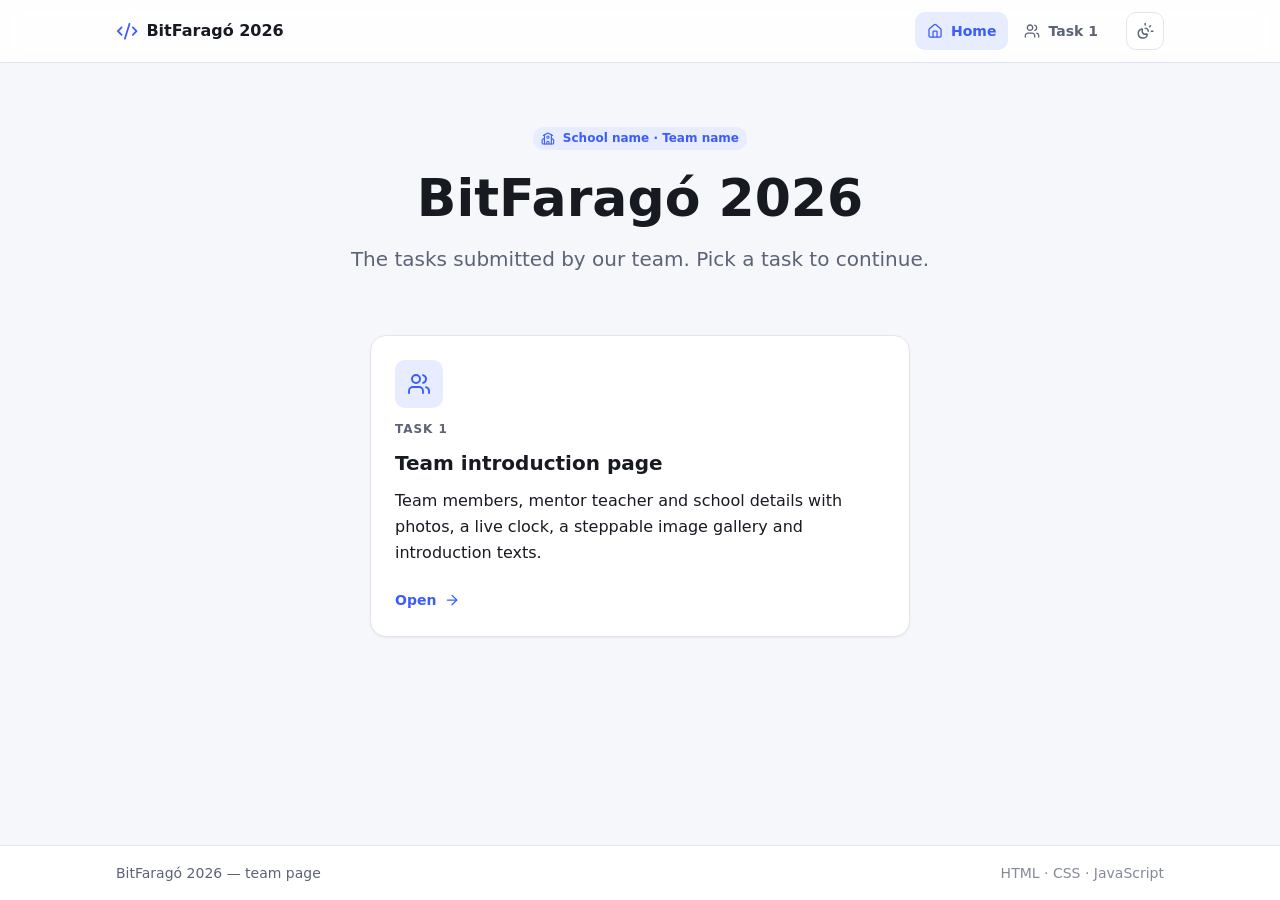
==== index.html @ e144d687 "feat(app): started the 1st page" ====
<!DOCTYPE html>
<html lang="en" data-theme="light">
<head>
  <meta charset="UTF-8">
  <meta name="viewport" content="width=device-width, initial-scale=1">
  <title>BitFaragó 2026 — Home</title>
  <meta name="description" content="Submitted tasks of the BitFaragó 2026 team.">

  <link rel="stylesheet" href="css/main.css">
  <link rel="stylesheet" href="css/pages/home.css">
</head>

<body data-page="home" data-base="">

  <header class="header" id="header"></header>

  <main class="main">
    <section class="hero container">
      <span class="badge badge--primary hero__badge">
        <i data-lucide="school"></i> School name · Team name
      </span>
      <h1 class="hero__title">BitFaragó 2026</h1>
      <p class="hero__subtitle">
        The tasks submitted by our team. Pick a task to continue.
      </p>
    </section>

    <section class="section container">
      <div class="grid grid--two tasks">

        <a class="card task-card" href="pages/team.html">
          <span class="task-card__icon"><i data-lucide="users" class="icon--lg"></i></span>
          <span class="task-card__number">Task 1</span>
          <h2 class="card__title">Team introduction page</h2>
          <p>
            Team members, mentor teacher and school details with photos,
            a live clock, a steppable image gallery and introduction texts.
          </p>
          <span class="task-card__footer">Open <i data-lucide="arrow-right"></i></span>
        </a>

      </div>
    </section>
  </main>

  <footer class="footer" id="footer"></footer>

  <script src="vendor/lucide.min.js"></script>
  <script src="js/core/app.js"></script>
  <script src="js/core/dom.js"></script>
  <script src="js/core/icons.js"></script>
  <script src="js/core/storage.js"></script>
  <script src="js/core/format.js"></script>
  <script src="js/components/theme.js"></script>
  <script src="js/components/layout.js"></script>
  <script src="js/boot.js"></script>
</body>
</html>
---- css/main.css ----
@import url("base/variables.css");
@import url("base/base.css");
@import url("base/icons.css");

@import url("layout/page.css");
@import url("layout/header.css");
@import url("layout/footer.css");

@import url("components/button.css");
@import url("components/card.css");
@import url("components/badge.css");
---- css/pages/home.css ----
.hero {
  padding-block: var(--space-6) var(--space-7);
  text-align: center;
}

.hero__title {
  font-size: clamp(2rem, 5vw, 3.25rem);
  margin-bottom: var(--space-3);
}

.hero__subtitle {
  max-width: 620px;
  margin-inline: auto;
  color: var(--color-text-muted);
  font-size: var(--size-lg);
}

.hero__badge {
  display: inline-flex;
  align-items: center;
  gap: var(--space-2);
  margin-bottom: var(--space-4);
}

.tasks {
  max-width: 540px;
  margin-inline: auto;
}
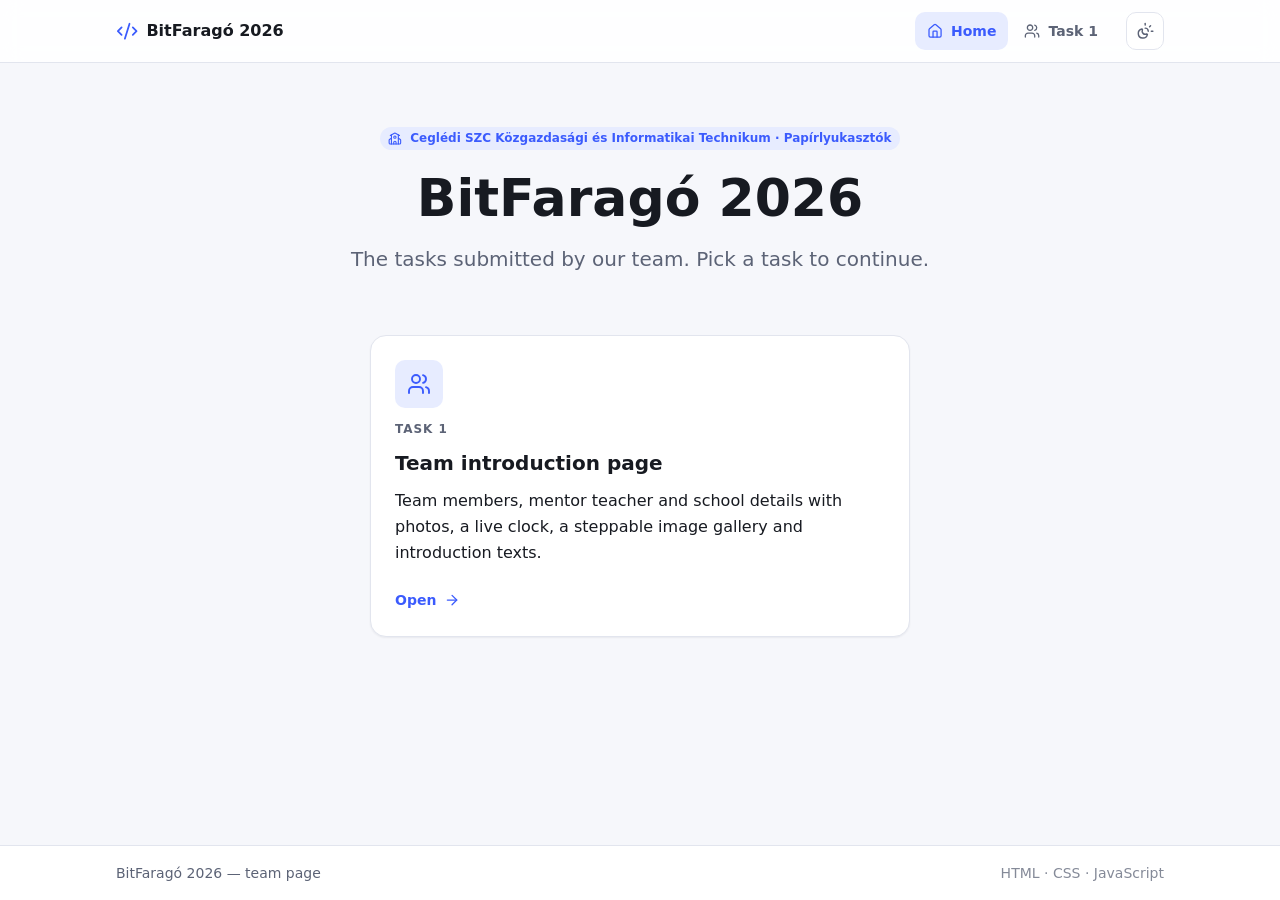
==== commit a0af879a: "added school/mentor teacher" ====
--- a/index.html
+++ b/index.html
@@ -1,58 +1,63 @@
-<!DOCTYPE html>
+<!doctype html>
 <html lang="en" data-theme="light">
-<head>
-  <meta charset="UTF-8">
-  <meta name="viewport" content="width=device-width, initial-scale=1">
-  <title>BitFaragó 2026 — Home</title>
-  <meta name="description" content="Submitted tasks of the BitFaragó 2026 team.">
+  <head>
+    <meta charset="UTF-8" />
+    <meta name="viewport" content="width=device-width, initial-scale=1" />
+    <title>BitFaragó 2026 — Home</title>
+    <meta
+      name="description"
+      content="Submitted tasks of the BitFaragó 2026 team."
+    />
 
-  <link rel="stylesheet" href="css/main.css">
-  <link rel="stylesheet" href="css/pages/home.css">
-</head>
+    <link rel="stylesheet" href="css/main.css" />
+    <link rel="stylesheet" href="css/pages/home.css" />
+  </head>
 
-<body data-page="home" data-base="">
+  <body data-page="home" data-base="">
+    <header class="header" id="header"></header>
 
-  <header class="header" id="header"></header>
+    <main class="main">
+      <section class="hero container">
+        <span class="badge badge--primary hero__badge">
+          <i data-lucide="school"></i> Ceglédi SZC Közgazdasági és Informatikai
+          Technikum · Papírlyukasztók
+        </span>
+        <h1 class="hero__title">BitFaragó 2026</h1>
+        <p class="hero__subtitle">
+          The tasks submitted by our team. Pick a task to continue.
+        </p>
+      </section>
 
-  <main class="main">
-    <section class="hero container">
-      <span class="badge badge--primary hero__badge">
-        <i data-lucide="school"></i> School name · Team name
-      </span>
-      <h1 class="hero__title">BitFaragó 2026</h1>
-      <p class="hero__subtitle">
-        The tasks submitted by our team. Pick a task to continue.
-      </p>
-    </section>
+      <section class="section container">
+        <div class="grid grid--two tasks">
+          <a class="card task-card" href="pages/team.html">
+            <span class="task-card__icon"
+              ><i data-lucide="users" class="icon--lg"></i
+            ></span>
+            <span class="task-card__number">Task 1</span>
+            <h2 class="card__title">Team introduction page</h2>
+            <p>
+              Team members, mentor teacher and school details with photos, a
+              live clock, a steppable image gallery and introduction texts.
+            </p>
+            <span class="task-card__footer"
+              >Open <i data-lucide="arrow-right"></i
+            ></span>
+          </a>
+        </div>
+      </section>
+    </main>
 
-    <section class="section container">
-      <div class="grid grid--two tasks">
+    <footer class="footer" id="footer"></footer>
 
-        <a class="card task-card" href="pages/team.html">
-          <span class="task-card__icon"><i data-lucide="users" class="icon--lg"></i></span>
-          <span class="task-card__number">Task 1</span>
-          <h2 class="card__title">Team introduction page</h2>
-          <p>
-            Team members, mentor teacher and school details with photos,
-            a live clock, a steppable image gallery and introduction texts.
-          </p>
-          <span class="task-card__footer">Open <i data-lucide="arrow-right"></i></span>
-        </a>
-
-      </div>
-    </section>
-  </main>
-
-  <footer class="footer" id="footer"></footer>
-
-  <script src="vendor/lucide.min.js"></script>
-  <script src="js/core/app.js"></script>
-  <script src="js/core/dom.js"></script>
-  <script src="js/core/icons.js"></script>
-  <script src="js/core/storage.js"></script>
-  <script src="js/core/format.js"></script>
-  <script src="js/components/theme.js"></script>
-  <script src="js/components/layout.js"></script>
-  <script src="js/boot.js"></script>
-</body>
+    <script src="vendor/lucide.min.js"></script>
+    <script src="js/core/app.js"></script>
+    <script src="js/core/dom.js"></script>
+    <script src="js/core/icons.js"></script>
+    <script src="js/core/storage.js"></script>
+    <script src="js/core/format.js"></script>
+    <script src="js/components/theme.js"></script>
+    <script src="js/components/layout.js"></script>
+    <script src="js/boot.js"></script>
+  </body>
 </html>
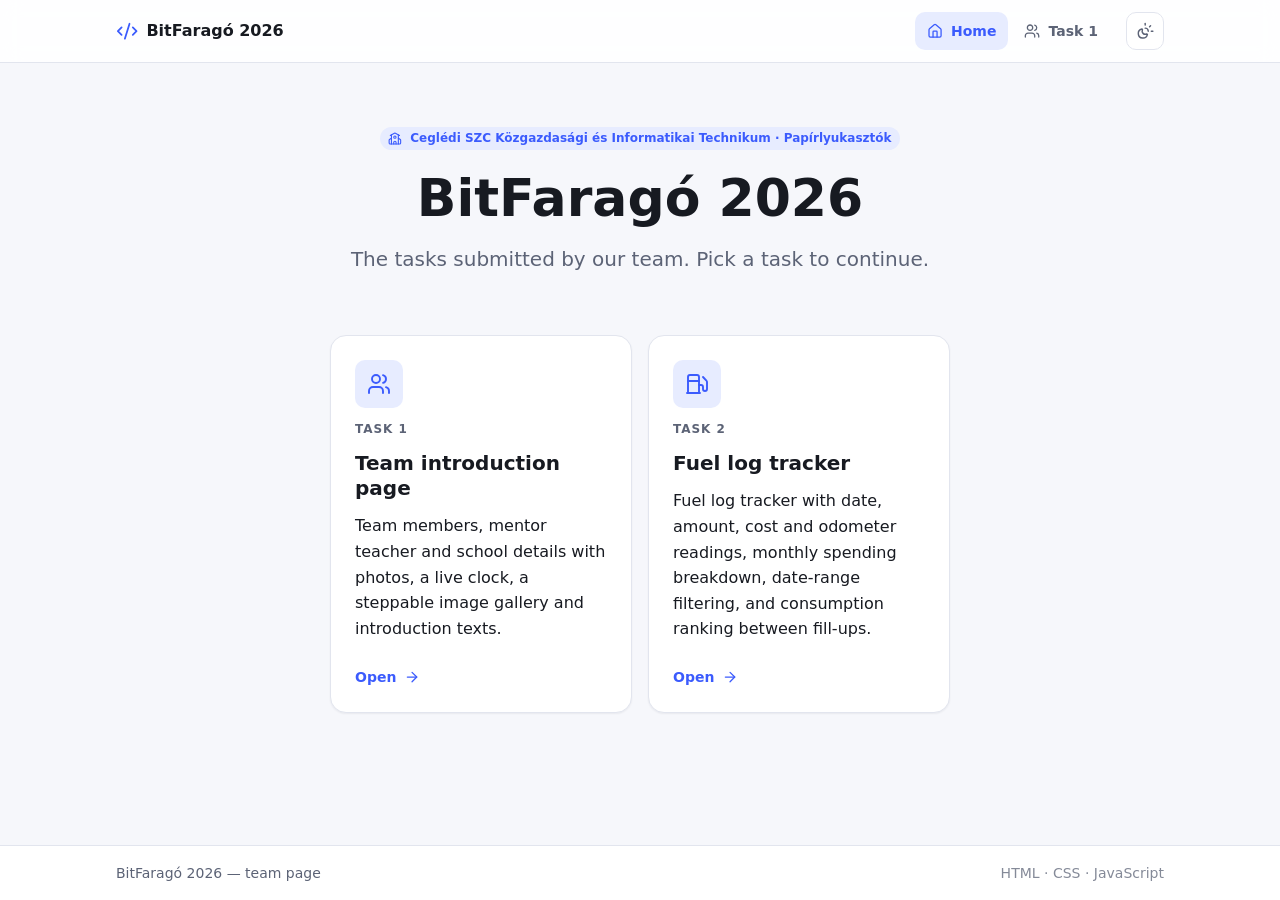
==== commit 7283ab5b: "started refuel page and some fixes" ====
--- a/index.html
+++ b/index.html
@@ -44,6 +44,22 @@
               >Open <i data-lucide="arrow-right"></i
             ></span>
           </a>
+
+          <a class="card task-card" href="pages/refuel.html">
+            <span class="task-card__icon"
+              ><i data-lucide="fuel" class="icon--lg"></i
+            ></span>
+            <span class="task-card__number">Task 2</span>
+            <h2 class="card__title">Fuel log tracker</h2>
+            <p>
+              Fuel log tracker with date, amount, cost and odometer readings,
+              monthly spending breakdown, date-range filtering, and consumption
+              ranking between fill-ups.
+            </p>
+            <span class="task-card__footer"
+              >Open <i data-lucide="arrow-right"></i
+            ></span>
+          </a>
         </div>
       </section>
     </main>
--- a/css/pages/home.css
+++ b/css/pages/home.css
@@ -23,6 +23,6 @@
 }
 
 .tasks {
-  max-width: 540px;
+  max-width: 620px;
   margin-inline: auto;
 }
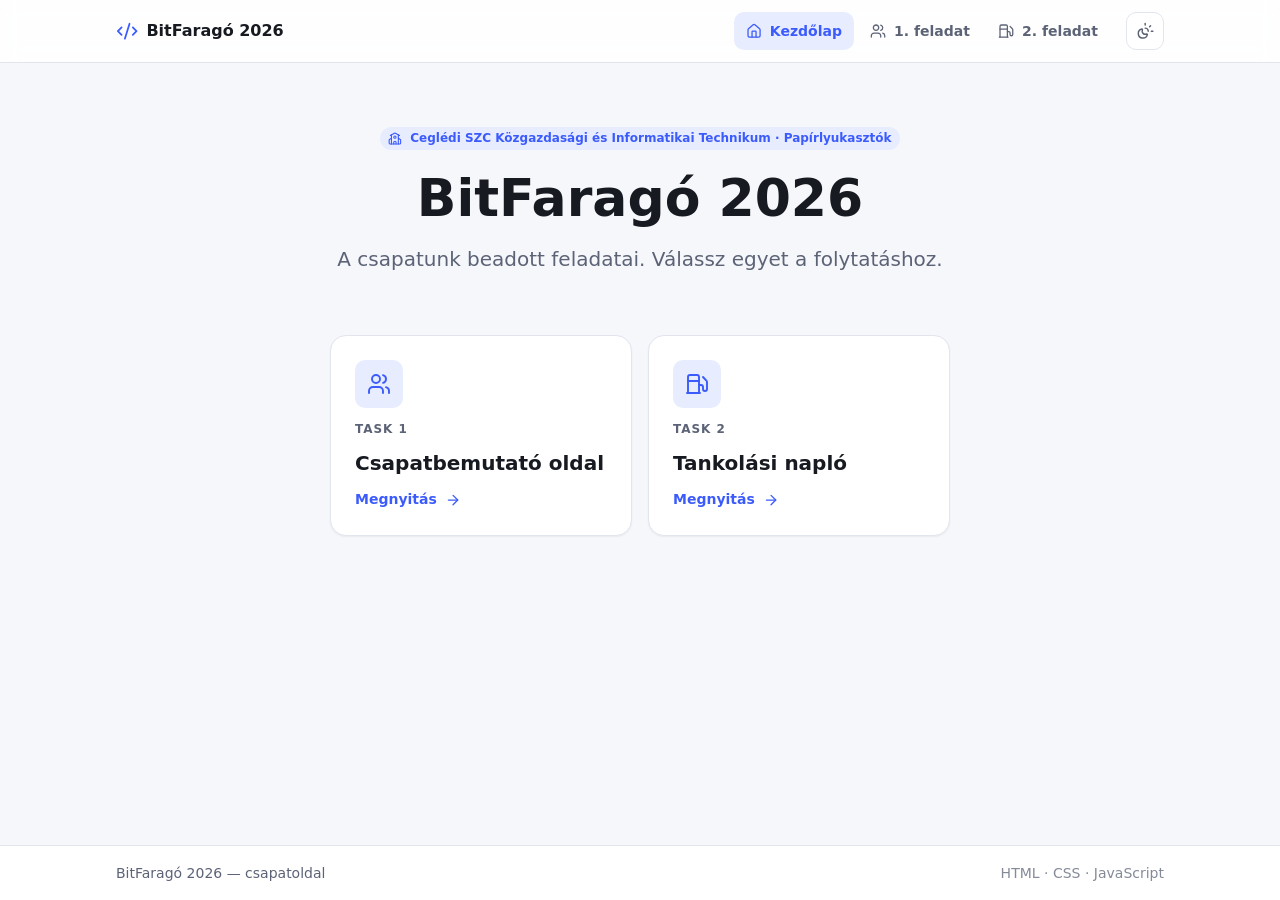
==== commit 707929f0: "fix(app): fixed theme issues and multiple logical issues @ refuel/2" ====
--- a/index.html
+++ b/index.html
@@ -1,12 +1,12 @@
 <!doctype html>
-<html lang="en" data-theme="light">
+<html lang="hu" data-theme="light">
   <head>
     <meta charset="UTF-8" />
     <meta name="viewport" content="width=device-width, initial-scale=1" />
-    <title>BitFaragó 2026 — Home</title>
+    <title>BitFaragó 2026 — Kezdőlap</title>
     <meta
       name="description"
-      content="Submitted tasks of the BitFaragó 2026 team."
+      content="A BitFaragó 2026 csapat beadott feladatai."
     />
 
     <link rel="stylesheet" href="css/main.css" />
@@ -24,7 +24,7 @@
         </span>
         <h1 class="hero__title">BitFaragó 2026</h1>
         <p class="hero__subtitle">
-          The tasks submitted by our team. Pick a task to continue.
+          A csapatunk beadott feladatai. Válassz egyet a folytatáshoz.
         </p>
       </section>
 
@@ -35,13 +35,9 @@
               ><i data-lucide="users" class="icon--lg"></i
             ></span>
             <span class="task-card__number">Task 1</span>
-            <h2 class="card__title">Team introduction page</h2>
-            <p>
-              Team members, mentor teacher and school details with photos, a
-              live clock, a steppable image gallery and introduction texts.
-            </p>
+            <h2 class="card__title">Csapatbemutató oldal</h2>
             <span class="task-card__footer"
-              >Open <i data-lucide="arrow-right"></i
+              >Megnyitás <i data-lucide="arrow-right"></i
             ></span>
           </a>
 
@@ -50,14 +46,9 @@
               ><i data-lucide="fuel" class="icon--lg"></i
             ></span>
             <span class="task-card__number">Task 2</span>
-            <h2 class="card__title">Fuel log tracker</h2>
-            <p>
-              Fuel log tracker with date, amount, cost and odometer readings,
-              monthly spending breakdown, date-range filtering, and consumption
-              ranking between fill-ups.
-            </p>
+            <h2 class="card__title">Tankolási napló</h2>
             <span class="task-card__footer"
-              >Open <i data-lucide="arrow-right"></i
+              >Megnyitás <i data-lucide="arrow-right"></i
             ></span>
           </a>
         </div>
--- a/css/main.css
+++ b/css/main.css
@@ -9,3 +9,6 @@
 @import url("components/button.css");
 @import url("components/card.css");
 @import url("components/badge.css");
+@import url(components/statCards.css);
+@import url(components/newRefuel.css);
+@import url(components/montlyStat.css);
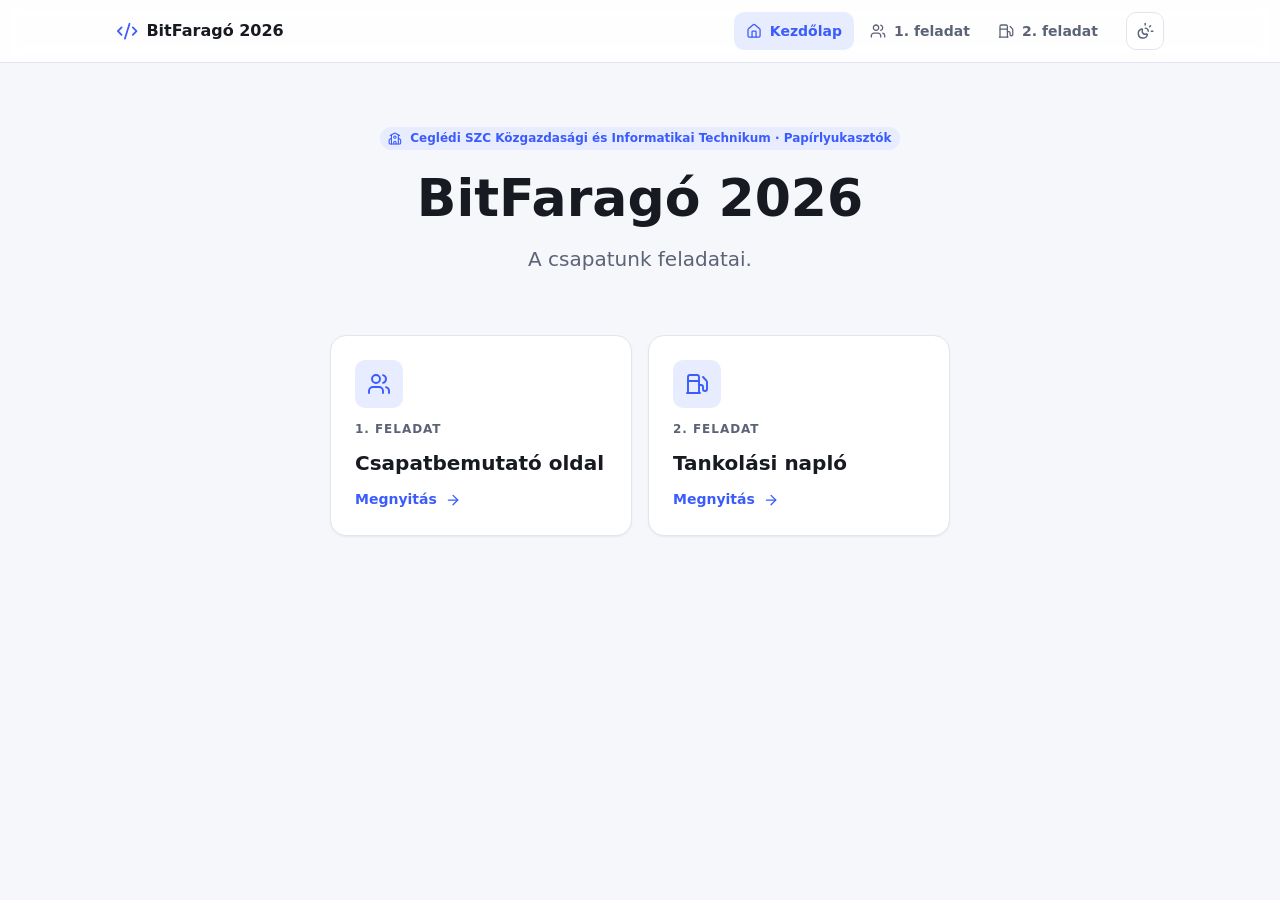
==== commit e930ed40: "f" ====
--- a/index.html
+++ b/index.html
@@ -3,10 +3,10 @@
   <head>
     <meta charset="UTF-8" />
     <meta name="viewport" content="width=device-width, initial-scale=1" />
-    <title>BitFaragó 2026 — Kezdőlap</title>
+    <title>BitFaragó 2026</title>
     <meta
       name="description"
-      content="A BitFaragó 2026 csapat beadott feladatai."
+      content="A Papírlyukasztók csapat BitFaragó 2026 feladatai."
     />
 
     <link rel="stylesheet" href="css/main.css" />
@@ -23,9 +23,7 @@
           Technikum · Papírlyukasztók
         </span>
         <h1 class="hero__title">BitFaragó 2026</h1>
-        <p class="hero__subtitle">
-          A csapatunk beadott feladatai. Válassz egyet a folytatáshoz.
-        </p>
+        <p class="hero__subtitle">A csapatunk feladatai.</p>
       </section>
 
       <section class="section container">
@@ -34,7 +32,7 @@
             <span class="task-card__icon"
               ><i data-lucide="users" class="icon--lg"></i
             ></span>
-            <span class="task-card__number">Task 1</span>
+            <span class="task-card__number">1. feladat</span>
             <h2 class="card__title">Csapatbemutató oldal</h2>
             <span class="task-card__footer"
               >Megnyitás <i data-lucide="arrow-right"></i
@@ -45,7 +43,7 @@
             <span class="task-card__icon"
               ><i data-lucide="fuel" class="icon--lg"></i
             ></span>
-            <span class="task-card__number">Task 2</span>
+            <span class="task-card__number">2. feladat</span>
             <h2 class="card__title">Tankolási napló</h2>
             <span class="task-card__footer"
               >Megnyitás <i data-lucide="arrow-right"></i
@@ -54,8 +52,6 @@
         </div>
       </section>
     </main>
-
-    <footer class="footer" id="footer"></footer>
 
     <script src="vendor/lucide.min.js"></script>
     <script src="js/core/app.js"></script>
--- a/css/main.css
+++ b/css/main.css
@@ -4,11 +4,11 @@
 
 @import url("layout/page.css");
 @import url("layout/header.css");
-@import url("layout/footer.css");
 
 @import url("components/button.css");
 @import url("components/card.css");
 @import url("components/badge.css");
 @import url(components/statCards.css);
 @import url(components/newRefuel.css);
-@import url(components/montlyStat.css);+@import url(components/montlyStat.css);
+@import url(components/refuelHistory.css);
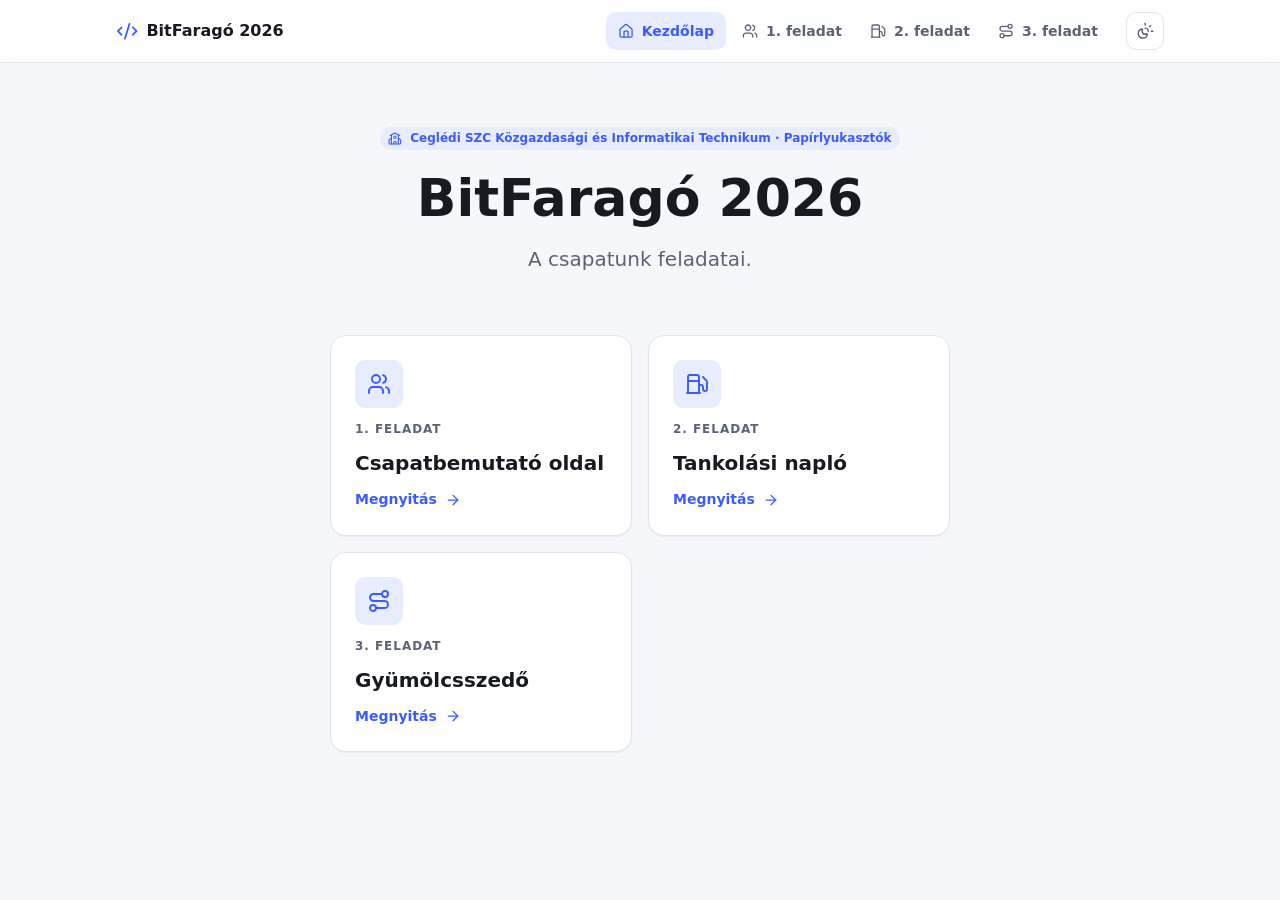
==== commit 3f609a26: "feat(fruit): finished fruit page, was way too easy" ====
--- a/index.html
+++ b/index.html
@@ -49,6 +49,17 @@
               >Megnyitás <i data-lucide="arrow-right"></i
             ></span>
           </a>
+
+          <a class="card task-card" href="pages/fruits.html">
+            <span class="task-card__icon"
+              ><i data-lucide="route" class="icon--lg"></i
+            ></span>
+            <span class="task-card__number">3. feladat</span>
+            <h2 class="card__title">Gyümölcsszedő</h2>
+            <span class="task-card__footer"
+              >Megnyitás <i data-lucide="arrow-right"></i
+            ></span>
+          </a>
         </div>
       </section>
     </main>
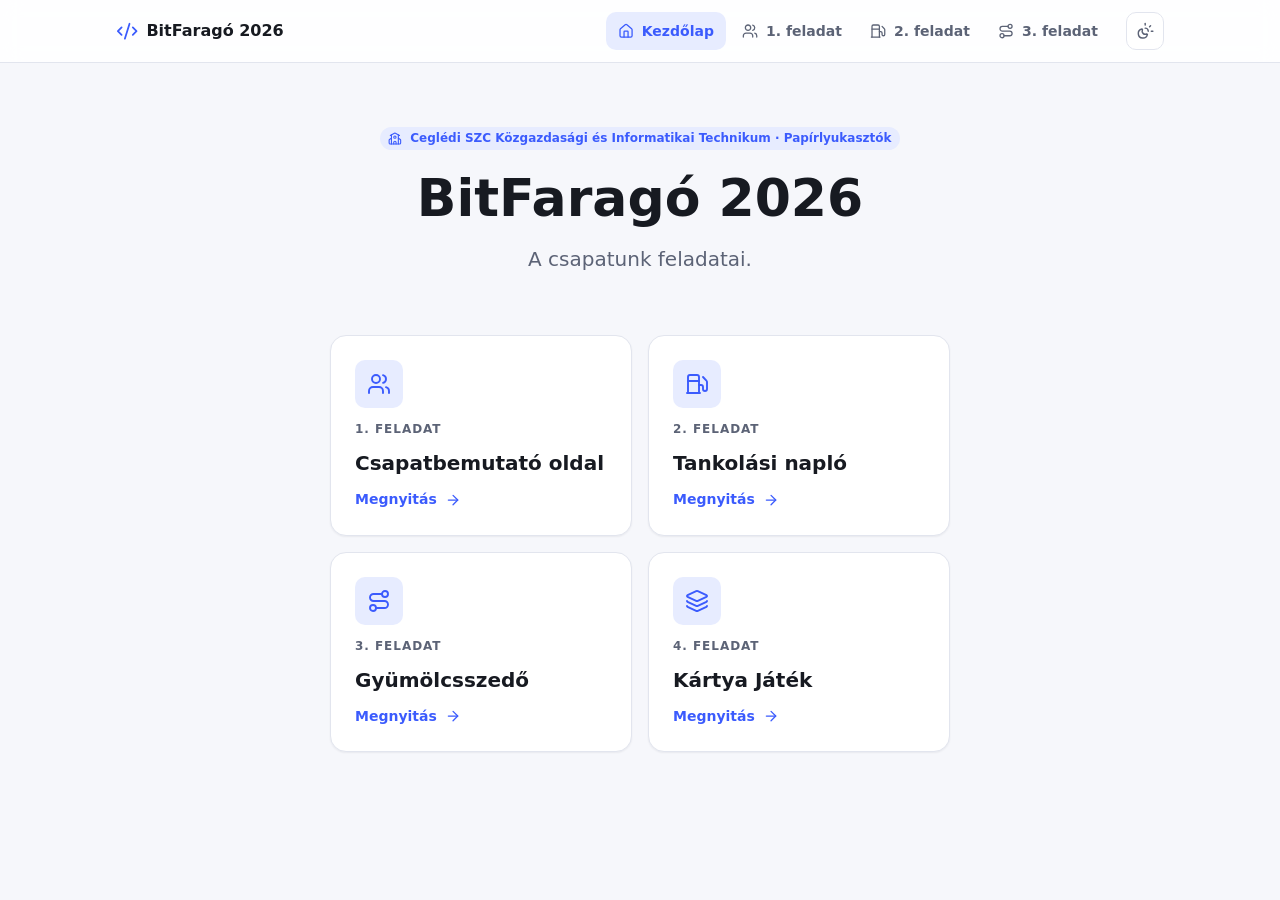
==== commit 400e3fad: "starting last page" ====
--- a/index.html
+++ b/index.html
@@ -60,6 +60,17 @@
               >Megnyitás <i data-lucide="arrow-right"></i
             ></span>
           </a>
+
+          <a class="card task-card" href="pages/card.html">
+            <span class="task-card__icon"
+              ><i data-lucide="layers" class="icon--lg"></i
+            ></span>
+            <span class="task-card__number">4. feladat</span>
+            <h2 class="card__title">Kártya Játék</h2>
+            <span class="task-card__footer"
+              >Megnyitás <i data-lucide="arrow-right"></i
+            ></span>
+          </a>
         </div>
       </section>
     </main>
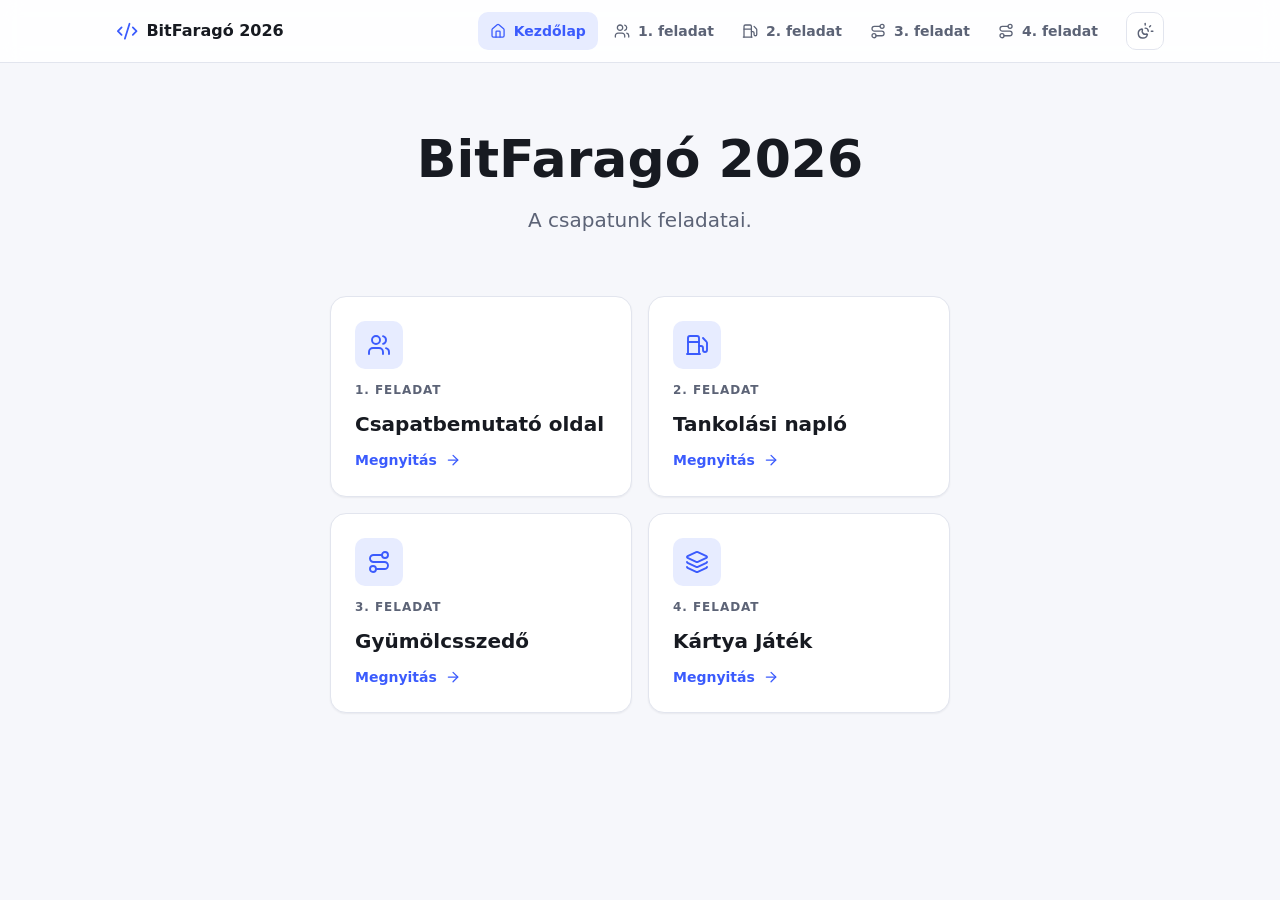
==== commit 33eaf942: "fixed layout typo" ====
--- a/index.html
+++ b/index.html
@@ -18,10 +18,6 @@
 
     <main class="main">
       <section class="hero container">
-        <span class="badge badge--primary hero__badge">
-          <i data-lucide="school"></i> Ceglédi SZC Közgazdasági és Informatikai
-          Technikum · Papírlyukasztók
-        </span>
         <h1 class="hero__title">BitFaragó 2026</h1>
         <p class="hero__subtitle">A csapatunk feladatai.</p>
       </section>
